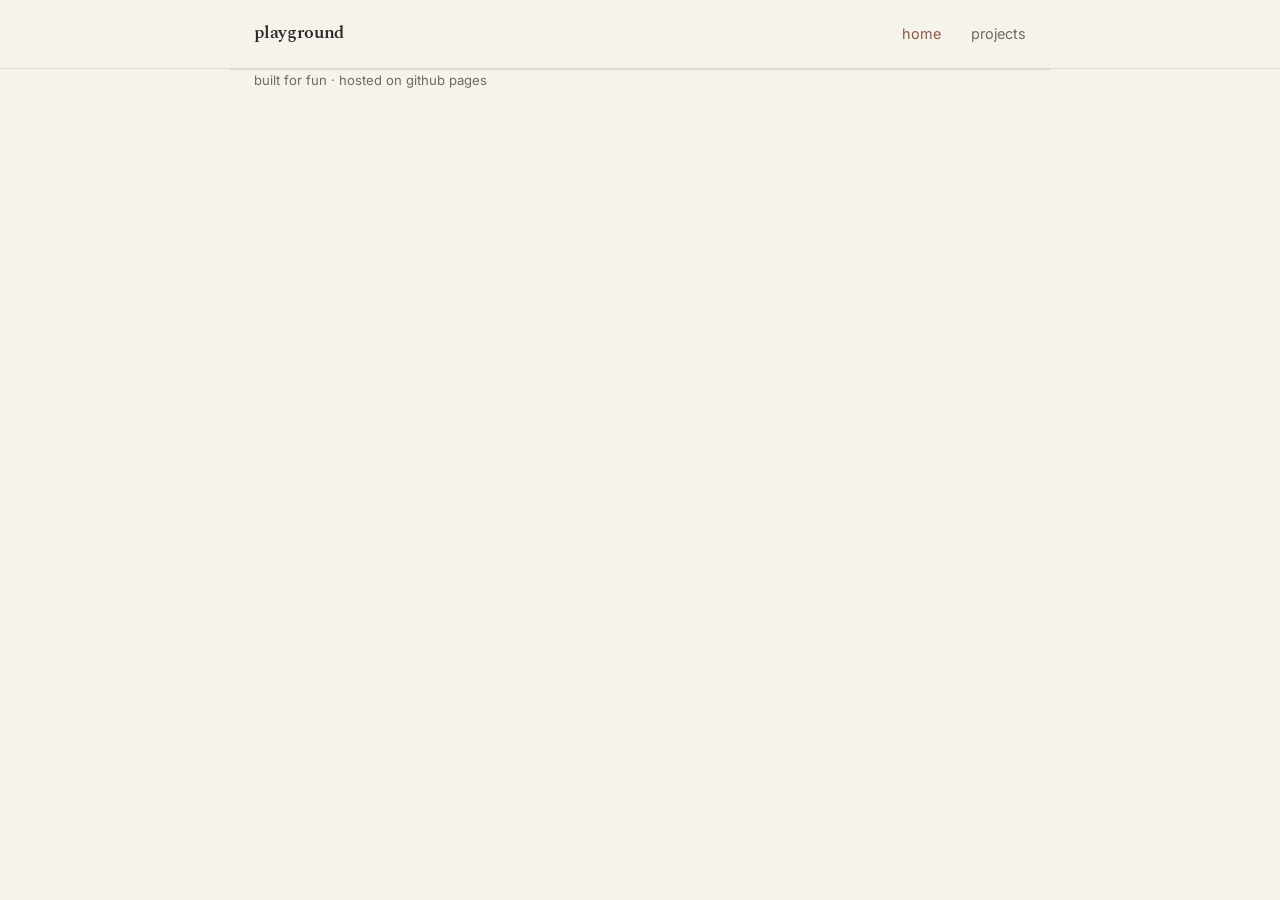
==== index.html @ 4c9ad44c "simplify" ====
<!DOCTYPE html>
<html lang="en">
<head>
<meta charset="UTF-8">
<meta name="viewport" content="width=device-width, initial-scale=1">
<title>home · playground</title>
<link rel="preconnect" href="https://fonts.googleapis.com">
<link href="https://fonts.googleapis.com/css2?family=Spectral:ital,wght@0,400;0,600;1,600&family=Inter:wght@400;500;600&display=swap" rel="stylesheet">
<link rel="stylesheet" href="css/style.css">
</head>
<body>
<header>
  <div class="wrap bar">
    <a href="index.html" class="brand">playground</a>
    <nav>
      <a href="index.html" aria-current="page">home</a>
      <a href="projects.html">projects</a>
    </nav>
  </div>
</header>

<footer class="wrap">built for fun · hosted on github pages</footer>
</body>
</html>
---- css/style.css ----
/* ── Paper theme ────────────────────────────────────── */
:root {
  --bg:      #f6f3ec;   /* warm off-white */
  --surface: #fffdf8;   /* card / raised */
  --ink:     #2b2926;   /* near-black, warm */
  --ink-dim: #6f6a62;   /* muted */
  --line:    #e0dace;   /* hairline */
  --accent:  #8a5a44;   /* clay */
  --accent-soft: #8a5a4418;
  --serif: "Spectral", Georgia, "Times New Roman", serif;
  --sans:  "Inter", system-ui, -apple-system, Helvetica, Arial, sans-serif;
}

* { box-sizing: border-box; margin: 0; padding: 0; }
html { scroll-behavior: smooth; }

body {
  background: var(--bg);
  color: var(--ink);
  font-family: var(--sans);
  line-height: 1.6;
  min-height: 100vh;
  font-size: 16px;
}

.wrap { max-width: 820px; margin: 0 auto; padding: 0 24px; }

/* ── header / nav ───────────────────────────────────── */
header { border-bottom: 1px solid var(--line); background: var(--bg); }
.bar {
  display: flex; align-items: center; justify-content: space-between;
  height: 68px;
}
.brand {
  font-family: var(--serif); font-weight: 600; font-size: 1.15rem;
  color: var(--ink); text-decoration: none; letter-spacing: -.01em;
}
nav a {
  color: var(--ink-dim); text-decoration: none; margin-left: 26px;
  font-size: .9rem; transition: color .15s;
}
nav a:hover, nav a[aria-current="page"] { color: var(--accent); }

/* ── hero ───────────────────────────────────────────── */
.hero { padding: 80px 0 44px; }
.eyebrow {
  color: var(--accent); font-size: .78rem; letter-spacing: .14em;
  text-transform: uppercase; margin-bottom: 20px;
}
.hero h1 {
  font-family: var(--serif); font-weight: 600;
  font-size: clamp(2.2rem, 6vw, 3.6rem); line-height: 1.1;
  letter-spacing: -.02em;
}
.hero h1 .live { color: var(--accent); font-style: italic; }
.hero p {
  color: var(--ink-dim); max-width: 52ch; margin-top: 20px;
  font-size: 1.05rem;
}

/* ── sections ───────────────────────────────────────── */
section { padding: 44px 0; }
h2 {
  font-family: var(--serif); font-weight: 600; font-size: 1.5rem;
  margin-bottom: 24px; letter-spacing: -.01em;
}
h2::before { content: none; }

/* ── cards / tabs ───────────────────────────────────── */
.tabs {
  display: flex; gap: 6px; flex-wrap: wrap; margin-bottom: 30px;
}
.tab {
  background: transparent; border: 1px solid var(--line);
  color: var(--ink-dim); padding: 7px 16px; border-radius: 100px;
  font-family: var(--sans); font-size: .85rem; cursor: pointer;
  transition: all .15s; text-decoration: none;
}
.tab:hover { border-color: var(--accent); color: var(--ink); }
.tab.active {
  background: var(--accent); border-color: var(--accent); color: #fff;
}

.grid {
  display: grid; grid-template-columns: repeat(auto-fill, minmax(240px, 1fr));
  gap: 18px;
}
.card {
  background: var(--surface); border: 1px solid var(--line);
  border-radius: 10px; padding: 24px; text-decoration: none;
  color: inherit; display: block; transition: border-color .15s, box-shadow .15s;
}
.card:hover {
  border-color: var(--accent);
  box-shadow: 0 6px 20px rgba(43,41,38,.06);
}
.card h3 { font-family: var(--serif); font-size: 1.15rem; margin-bottom: 8px; }
.card p  { color: var(--ink-dim); font-size: .9rem; }
.card .tag {
  display: inline-block; margin-top: 14px; font-size: .72rem;
  color: var(--accent); letter-spacing: .06em; text-transform: uppercase;
}
.card[hidden] { display: none; }

/* ── automata controls ──────────────────────────────── */
.controls {
  display: flex; gap: 20px; align-items: flex-end; flex-wrap: wrap;
  background: var(--surface); border: 1px solid var(--line);
  border-radius: 10px; padding: 22px; margin-bottom: 26px;
}
.field { display: flex; flex-direction: column; gap: 7px; }
.field label {
  font-size: .74rem; letter-spacing: .08em; text-transform: uppercase;
  color: var(--ink-dim);
}
.field input[type=number] {
  background: var(--bg); border: 1px solid var(--line); color: var(--ink);
  font-family: var(--serif); font-size: 1.2rem; padding: 9px 13px;
  border-radius: 6px; width: 120px;
}
.field input:focus { outline: 2px solid var(--accent); outline-offset: 1px; }
button.go {
  background: var(--accent); color: #fff; border: none;
  font-family: var(--sans); font-weight: 600; font-size: .9rem;
  padding: 11px 22px; border-radius: 6px; cursor: pointer;
}
button.go:hover { filter: brightness(1.06); }
.rulebits { display: flex; gap: 5px; align-items: flex-end; }
.bit { font-size: .68rem; text-align: center; color: var(--ink-dim); }
.bit b {
  display: block; width: 24px; height: 24px; line-height: 24px;
  border: 1px solid var(--line); border-radius: 4px; margin-bottom: 4px;
  color: var(--ink); font-weight: 600; background: var(--bg);
}
.bit b.on { background: var(--accent); color: #fff; border-color: var(--accent); }

canvas {
  width: 100%; height: auto; border: 1px solid var(--line);
  border-radius: 10px; background: var(--surface); display: block;
  image-rendering: pixelated;
}
.readout { color: var(--ink-dim); font-size: .85rem; margin-top: 12px; }
.readout b { color: var(--accent); font-weight: 600; }
.presets { margin-top: 16px; }
.presets span { color: var(--ink-dim); font-size: .82rem; margin-right: 10px; }
.presets a {
  color: var(--accent); text-decoration: none; font-size: .82rem;
  border: 1px solid var(--line); padding: 3px 10px; border-radius: 100px;
  margin-right: 6px; display: inline-block; margin-bottom: 5px;
}
.presets a:hover { border-color: var(--accent); background: var(--accent-soft); }

/* ── footer ─────────────────────────────────────────── */
footer {
  border-top: 1px solid var(--line); margin-top: 44px; padding: 30px 0;
  color: var(--ink-dim); font-size: .82rem;
}

@media (prefers-reduced-motion: reduce) {
  html { scroll-behavior: auto; }
  .card { transition: none; }
}
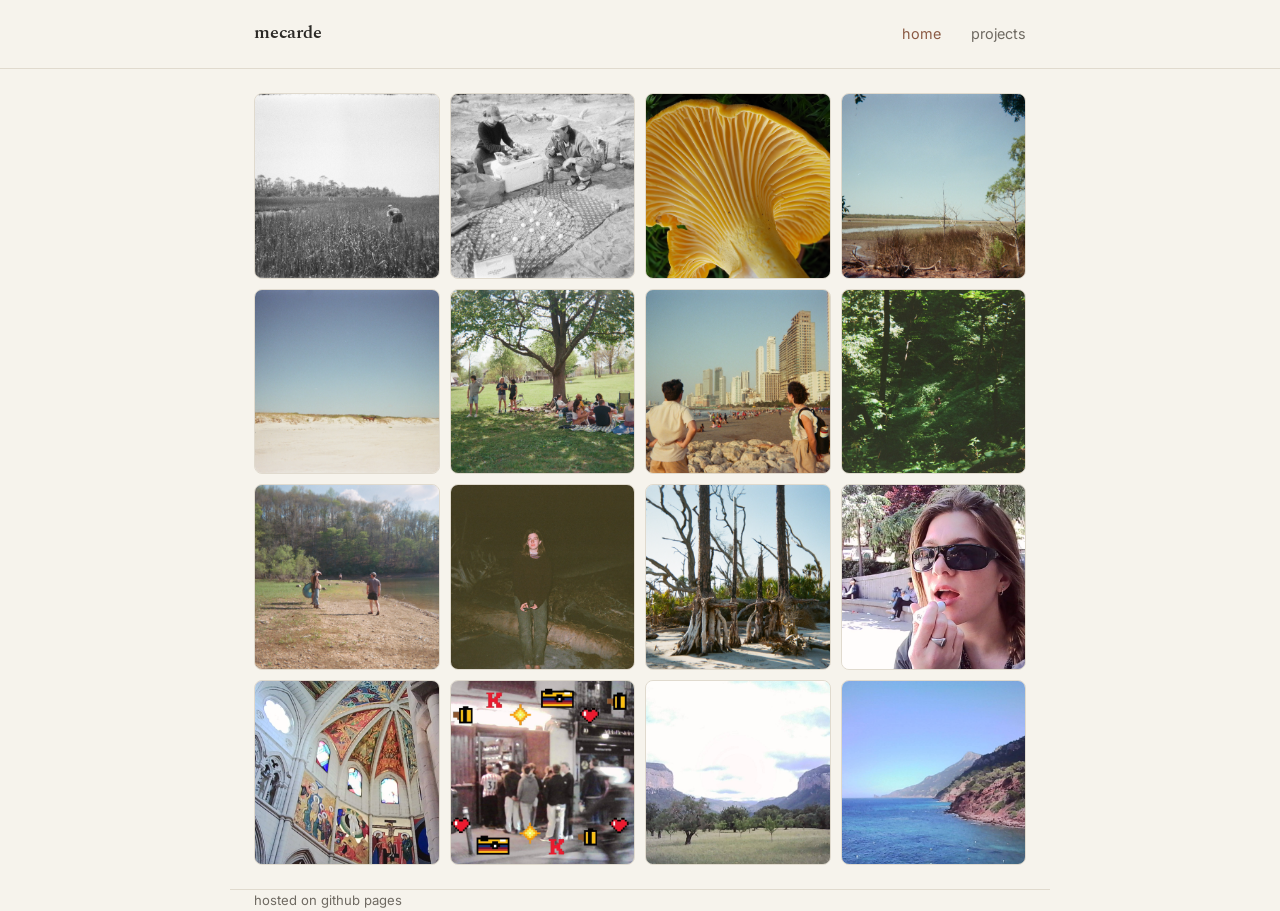
==== commit a911c4d0: "add photos" ====
--- a/index.html
+++ b/index.html
@@ -11,7 +11,7 @@
 <body>
 <header>
   <div class="wrap bar">
-    <a href="index.html" class="brand">playground</a>
+    <a href="index.html" class="brand">mecarde</a>
     <nav>
       <a href="index.html" aria-current="page">home</a>
       <a href="projects.html">projects</a>
@@ -19,6 +19,27 @@
   </div>
 </header>
 
-<footer class="wrap">built for fun · hosted on github pages</footer>
+<main class="wrap">
+  <div class="photo-grid">
+    <a href="projects/automata.html"><img src="images/000008670031.jpg" alt="Elementary Cellular Automata"></a>
+    <a href="#"><img src="images/000008680014.jpg" alt=""></a>
+    <a href="#"><img src="images/IMG_2232.JPG" alt=""></a>
+    <a href="#"><img src="images/IMG_2759.JPG" alt=""></a>
+    <a href="#"><img src="images/IMG_2763.JPG" alt=""></a>
+    <a href="#"><img src="images/IMG_2770.JPG" alt=""></a>
+    <a href="#"><img src="images/IMG_2771.JPG" alt=""></a>
+    <a href="#"><img src="images/IMG_2788.JPG" alt=""></a>
+    <a href="#"><img src="images/IMG_2798.JPG" alt=""></a>
+    <a href="#"><img src="images/IMG_4169.JPG" alt=""></a>
+    <a href="#"><img src="images/IMG_4181.JPG" alt=""></a>
+    <a href="#"><img src="images/PICT0011.jpg" alt=""></a>
+    <a href="#"><img src="images/PICT0018.jpg" alt=""></a>
+    <a href="#"><img src="images/PICT0063.jpg" alt=""></a>
+    <a href="#"><img src="images/PICT0095.jpg" alt=""></a>
+    <a href="#"><img src="images/PICT0109.jpg" alt=""></a>
+  </div>
+</main>
+
+<footer class="wrap"> hosted on github pages</footer>
 </body>
 </html>
--- a/css/style.css
+++ b/css/style.css
@@ -150,6 +150,25 @@
 }
 .presets a:hover { border-color: var(--accent); background: var(--accent-soft); }
 
+/* ── photo grid ─────────────────────────────────────── */
+.photo-grid {
+  display: grid; grid-template-columns: repeat(4, 1fr); gap: 10px;
+  padding: 24px 0;
+}
+.photo-grid a {
+  display: block; aspect-ratio: 1 / 1; overflow: hidden;
+  border-radius: 8px; border: 1px solid var(--line);
+}
+.photo-grid img {
+  width: 100%; height: 100%; object-fit: cover; display: block;
+  transition: transform .2s;
+}
+.photo-grid a:hover img { transform: scale(1.05); }
+
+@media (max-width: 640px) {
+  .photo-grid { grid-template-columns: repeat(2, 1fr); }
+}
+
 /* ── footer ─────────────────────────────────────────── */
 footer {
   border-top: 1px solid var(--line); margin-top: 44px; padding: 30px 0;
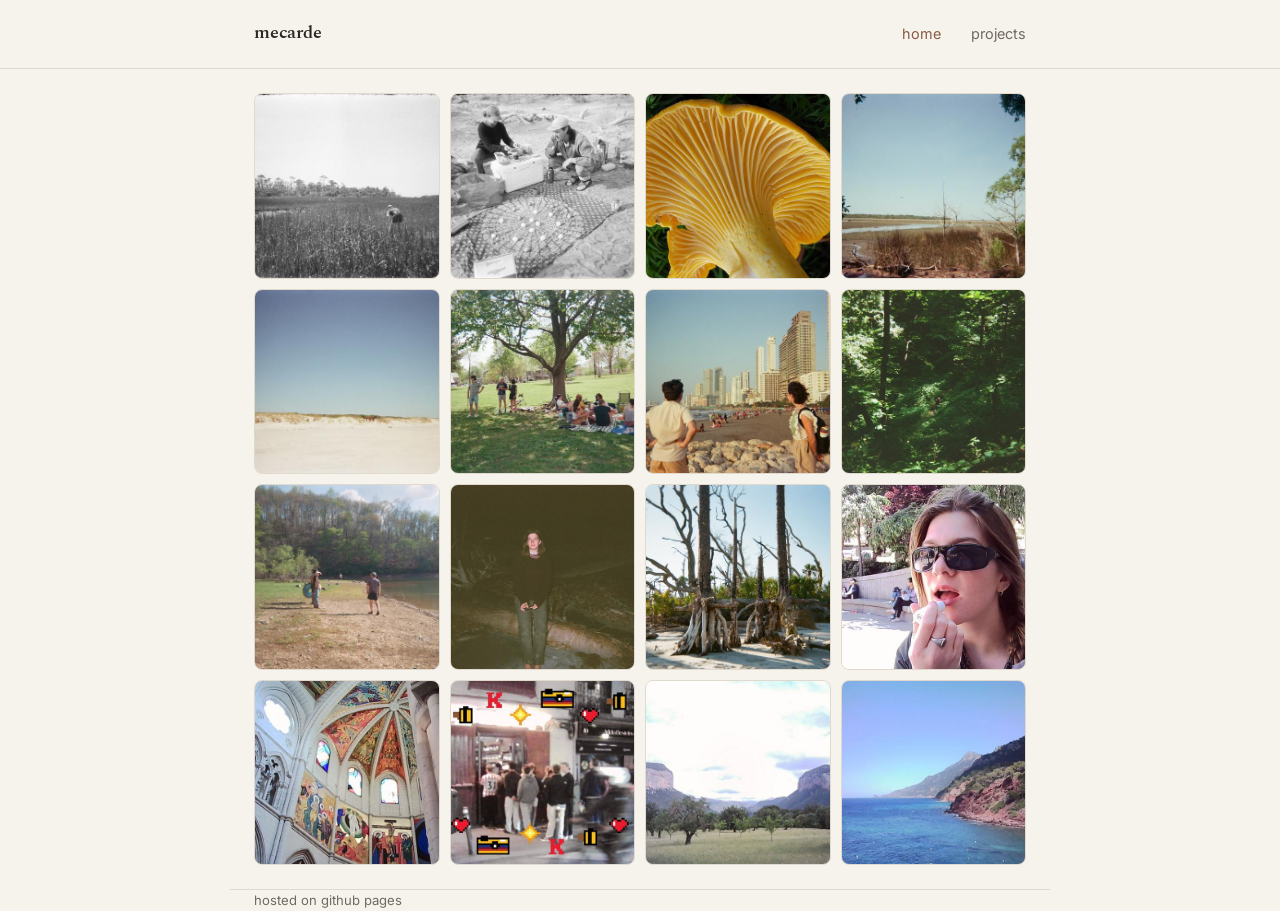
==== commit 2badbd68: "compress" ====
--- a/index.html
+++ b/index.html
@@ -21,22 +21,22 @@
 
 <main class="wrap">
   <div class="photo-grid">
-    <a href="projects/automata.html"><img src="images/000008670031.jpg" alt="Elementary Cellular Automata"></a>
-    <a href="#"><img src="images/000008680014.jpg" alt=""></a>
-    <a href="#"><img src="images/IMG_2232.JPG" alt=""></a>
-    <a href="#"><img src="images/IMG_2759.JPG" alt=""></a>
-    <a href="#"><img src="images/IMG_2763.JPG" alt=""></a>
-    <a href="#"><img src="images/IMG_2770.JPG" alt=""></a>
-    <a href="#"><img src="images/IMG_2771.JPG" alt=""></a>
-    <a href="#"><img src="images/IMG_2788.JPG" alt=""></a>
-    <a href="#"><img src="images/IMG_2798.JPG" alt=""></a>
-    <a href="#"><img src="images/IMG_4169.JPG" alt=""></a>
-    <a href="#"><img src="images/IMG_4181.JPG" alt=""></a>
-    <a href="#"><img src="images/PICT0011.jpg" alt=""></a>
-    <a href="#"><img src="images/PICT0018.jpg" alt=""></a>
-    <a href="#"><img src="images/PICT0063.jpg" alt=""></a>
-    <a href="#"><img src="images/PICT0095.jpg" alt=""></a>
-    <a href="#"><img src="images/PICT0109.jpg" alt=""></a>
+    <a href="projects/automata.html"><img src="images/thumbs/000008670031.jpg" alt="Elementary Cellular Automata"></a>
+    <a href="#"><img src="images/thumbs/000008680014.jpg" alt="" loading="lazy"></a>
+    <a href="#"><img src="images/thumbs/IMG_2232.JPG" alt="" loading="lazy"></a>
+    <a href="#"><img src="images/thumbs/IMG_2759.JPG" alt="" loading="lazy"></a>
+    <a href="#"><img src="images/thumbs/IMG_2763.JPG" alt="" loading="lazy"></a>
+    <a href="#"><img src="images/thumbs/IMG_2770.JPG" alt="" loading="lazy"></a>
+    <a href="#"><img src="images/thumbs/IMG_2771.JPG" alt="" loading="lazy"></a>
+    <a href="#"><img src="images/thumbs/IMG_2788.JPG" alt="" loading="lazy"></a>
+    <a href="#"><img src="images/thumbs/IMG_2798.JPG" alt="" loading="lazy"></a>
+    <a href="#"><img src="images/thumbs/IMG_4169.JPG" alt="" loading="lazy"></a>
+    <a href="#"><img src="images/thumbs/IMG_4181.JPG" alt="" loading="lazy"></a>
+    <a href="#"><img src="images/thumbs/PICT0011.jpg" alt="" loading="lazy"></a>
+    <a href="#"><img src="images/thumbs/PICT0018.jpg" alt="" loading="lazy"></a>
+    <a href="#"><img src="images/thumbs/PICT0063.jpg" alt="" loading="lazy"></a>
+    <a href="#"><img src="images/thumbs/PICT0095.jpg" alt="" loading="lazy"></a>
+    <a href="#"><img src="images/thumbs/PICT0109.jpg" alt="" loading="lazy"></a>
   </div>
 </main>
 
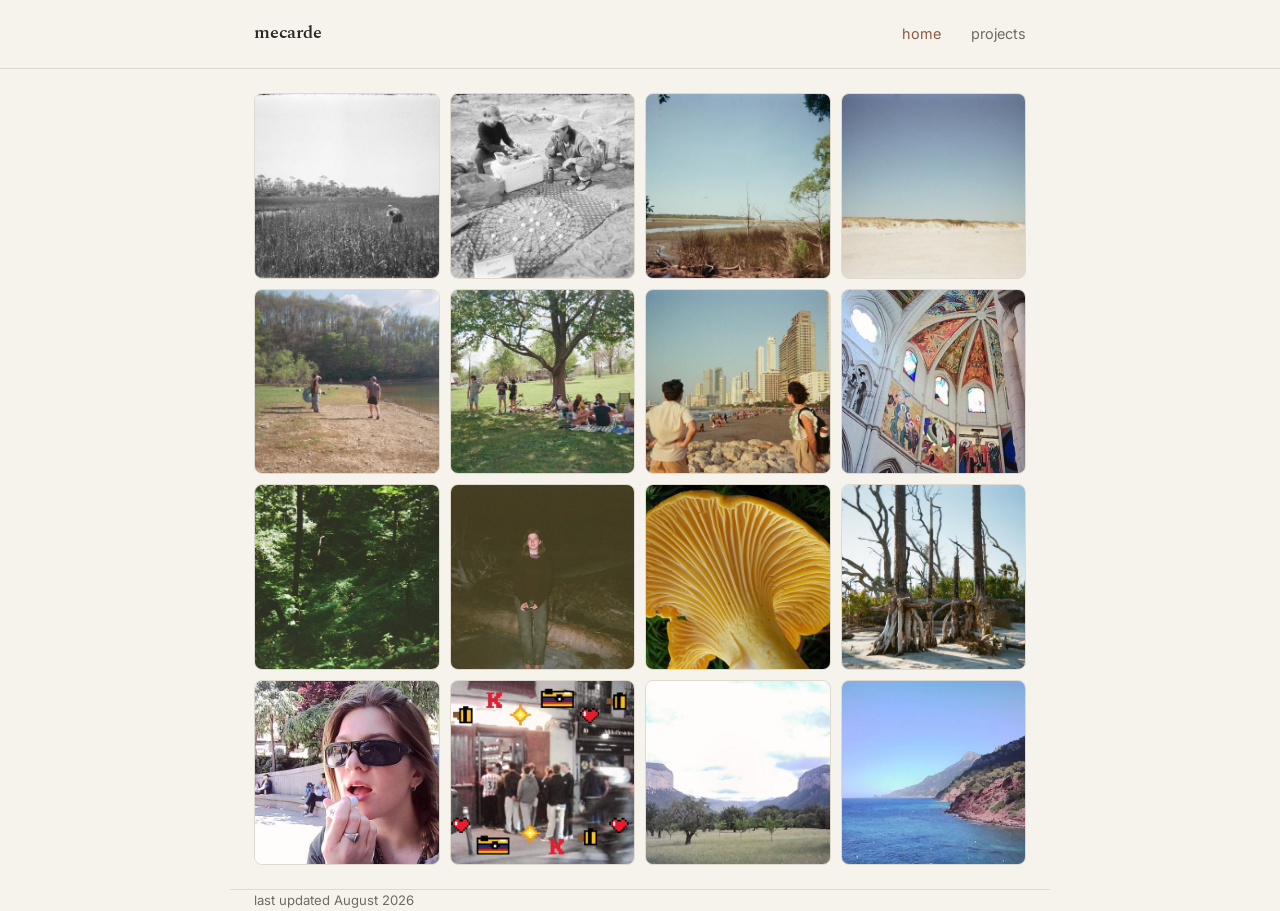
==== commit 4e90f83e: "update projects" ====
--- a/index.html
+++ b/index.html
@@ -3,7 +3,7 @@
 <head>
 <meta charset="UTF-8">
 <meta name="viewport" content="width=device-width, initial-scale=1">
-<title>home · playground</title>
+<title>home · mecarde</title>
 <link rel="preconnect" href="https://fonts.googleapis.com">
 <link href="https://fonts.googleapis.com/css2?family=Spectral:ital,wght@0,400;0,600;1,600&family=Inter:wght@400;500;600&display=swap" rel="stylesheet">
 <link rel="stylesheet" href="css/style.css">
@@ -23,23 +23,23 @@
   <div class="photo-grid">
     <a href="projects/automata.html"><img src="images/thumbs/000008670031.jpg" alt="Elementary Cellular Automata"></a>
     <a href="#"><img src="images/thumbs/000008680014.jpg" alt="" loading="lazy"></a>
-    <a href="#"><img src="images/thumbs/IMG_2232.JPG" alt="" loading="lazy"></a>
     <a href="#"><img src="images/thumbs/IMG_2759.JPG" alt="" loading="lazy"></a>
     <a href="#"><img src="images/thumbs/IMG_2763.JPG" alt="" loading="lazy"></a>
+    <a href="#"><img src="images/thumbs/IMG_2798.JPG" alt="" loading="lazy"></a>
     <a href="#"><img src="images/thumbs/IMG_2770.JPG" alt="" loading="lazy"></a>
     <a href="#"><img src="images/thumbs/IMG_2771.JPG" alt="" loading="lazy"></a>
+    <a href="#"><img src="images/thumbs/PICT0018.jpg" alt="" loading="lazy"></a>
     <a href="#"><img src="images/thumbs/IMG_2788.JPG" alt="" loading="lazy"></a>
-    <a href="#"><img src="images/thumbs/IMG_2798.JPG" alt="" loading="lazy"></a>
     <a href="#"><img src="images/thumbs/IMG_4169.JPG" alt="" loading="lazy"></a>
+    <a href="#"><img src="images/thumbs/IMG_2232.JPG" alt="" loading="lazy"></a>
     <a href="#"><img src="images/thumbs/IMG_4181.JPG" alt="" loading="lazy"></a>
     <a href="#"><img src="images/thumbs/PICT0011.jpg" alt="" loading="lazy"></a>
-    <a href="#"><img src="images/thumbs/PICT0018.jpg" alt="" loading="lazy"></a>
     <a href="#"><img src="images/thumbs/PICT0063.jpg" alt="" loading="lazy"></a>
     <a href="#"><img src="images/thumbs/PICT0095.jpg" alt="" loading="lazy"></a>
     <a href="#"><img src="images/thumbs/PICT0109.jpg" alt="" loading="lazy"></a>
   </div>
 </main>
 
-<footer class="wrap"> hosted on github pages</footer>
+<footer class="wrap"> last updated August 2026 </footer>
 </body>
 </html>
--- a/css/style.css
+++ b/css/style.css
@@ -118,7 +118,12 @@
   font-family: var(--serif); font-size: 1.2rem; padding: 9px 13px;
   border-radius: 6px; width: 120px;
 }
-.field input:focus { outline: 2px solid var(--accent); outline-offset: 1px; }
+.field select {
+  background: var(--bg); border: 1px solid var(--line); color: var(--ink);
+  font-family: var(--sans); font-size: .9rem; padding: 9px 13px;
+  border-radius: 6px;
+}
+.field input:focus, .field select:focus { outline: 2px solid var(--accent); outline-offset: 1px; }
 button.go {
   background: var(--accent); color: #fff; border: none;
   font-family: var(--sans); font-weight: 600; font-size: .9rem;
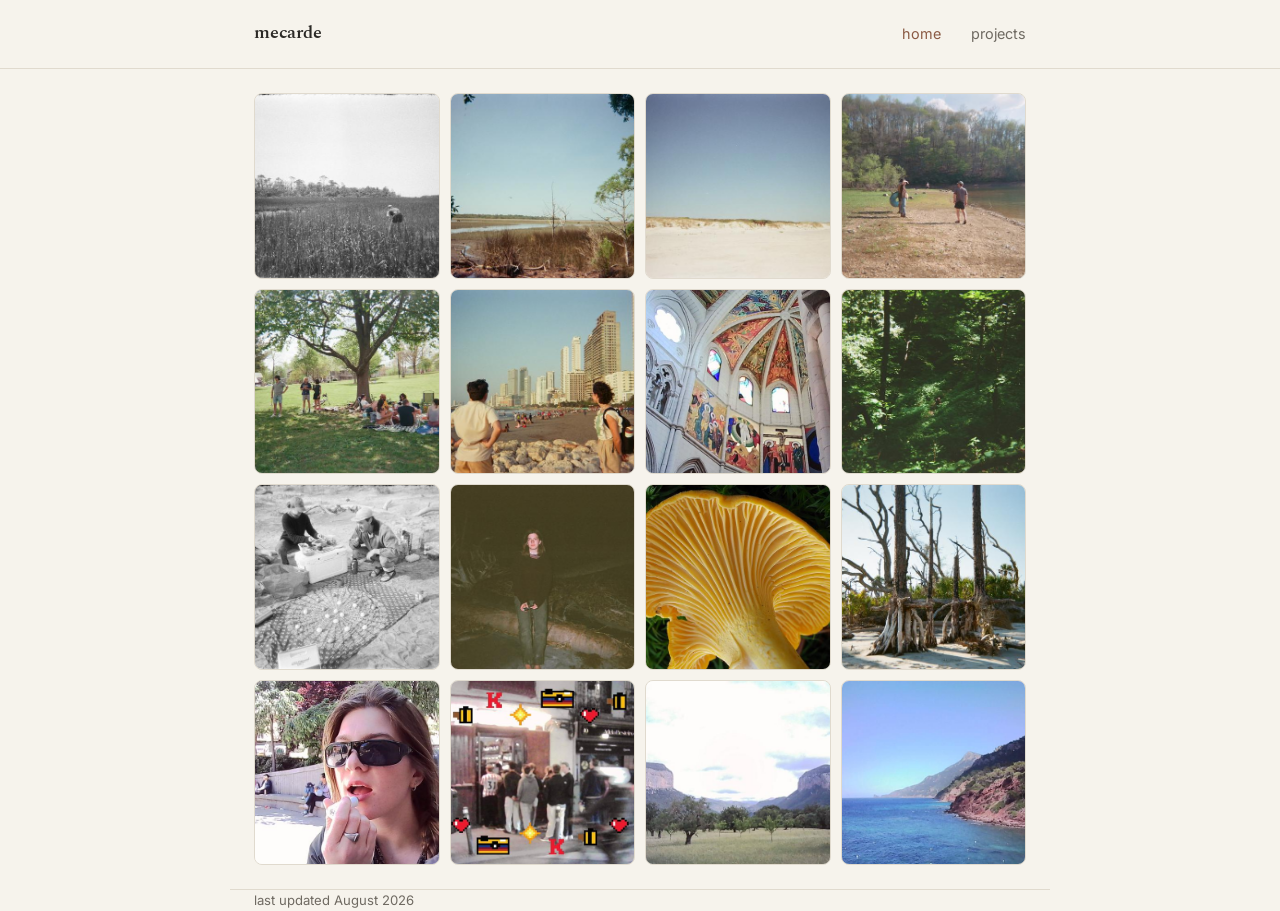
==== commit f13206d8: "fix and add links" ====
--- a/index.html
+++ b/index.html
@@ -22,14 +22,14 @@
 <main class="wrap">
   <div class="photo-grid">
     <a href="projects/automata.html"><img src="images/thumbs/000008670031.jpg" alt="Elementary Cellular Automata"></a>
-    <a href="#"><img src="images/thumbs/000008680014.jpg" alt="" loading="lazy"></a>
     <a href="#"><img src="images/thumbs/IMG_2759.JPG" alt="" loading="lazy"></a>
     <a href="#"><img src="images/thumbs/IMG_2763.JPG" alt="" loading="lazy"></a>
-    <a href="#"><img src="images/thumbs/IMG_2798.JPG" alt="" loading="lazy"></a>
+    <a href="https://mecarde.blogspot.com/2025/07/appalachian-trail-entry-14.html"><img src="images/thumbs/IMG_2798.JPG" alt="Appalachian Trail entry 14" loading="lazy"></a>
     <a href="#"><img src="images/thumbs/IMG_2770.JPG" alt="" loading="lazy"></a>
     <a href="#"><img src="images/thumbs/IMG_2771.JPG" alt="" loading="lazy"></a>
     <a href="#"><img src="images/thumbs/PICT0018.jpg" alt="" loading="lazy"></a>
     <a href="#"><img src="images/thumbs/IMG_2788.JPG" alt="" loading="lazy"></a>
+    <a href="#"><img src="images/thumbs/000008680014.jpg" alt="" loading="lazy"></a>
     <a href="#"><img src="images/thumbs/IMG_4169.JPG" alt="" loading="lazy"></a>
     <a href="#"><img src="images/thumbs/IMG_2232.JPG" alt="" loading="lazy"></a>
     <a href="#"><img src="images/thumbs/IMG_4181.JPG" alt="" loading="lazy"></a>
--- a/css/style.css
+++ b/css/style.css
@@ -115,13 +115,13 @@
 }
 .field input[type=number] {
   background: var(--bg); border: 1px solid var(--line); color: var(--ink);
-  font-family: var(--serif); font-size: 1.2rem; padding: 9px 13px;
-  border-radius: 6px; width: 120px;
+  font-family: var(--serif); font-size: 1.2rem; padding: 0 13px;
+  border-radius: 6px; width: 120px; height: 42px;
 }
 .field select {
-  background: var(--bg); border: 1px solid var(--line); color: var(--ink);
-  font-family: var(--sans); font-size: .9rem; padding: 9px 13px;
-  border-radius: 6px;
+  background: var(--accent); border: 1px solid var(--accent); color: #fff;
+  font-family: var(--sans); font-weight: 600; font-size: .9rem; padding: 0 13px;
+  border-radius: 6px; height: 42px; cursor: pointer;
 }
 .field input:focus, .field select:focus { outline: 2px solid var(--accent); outline-offset: 1px; }
 button.go {
